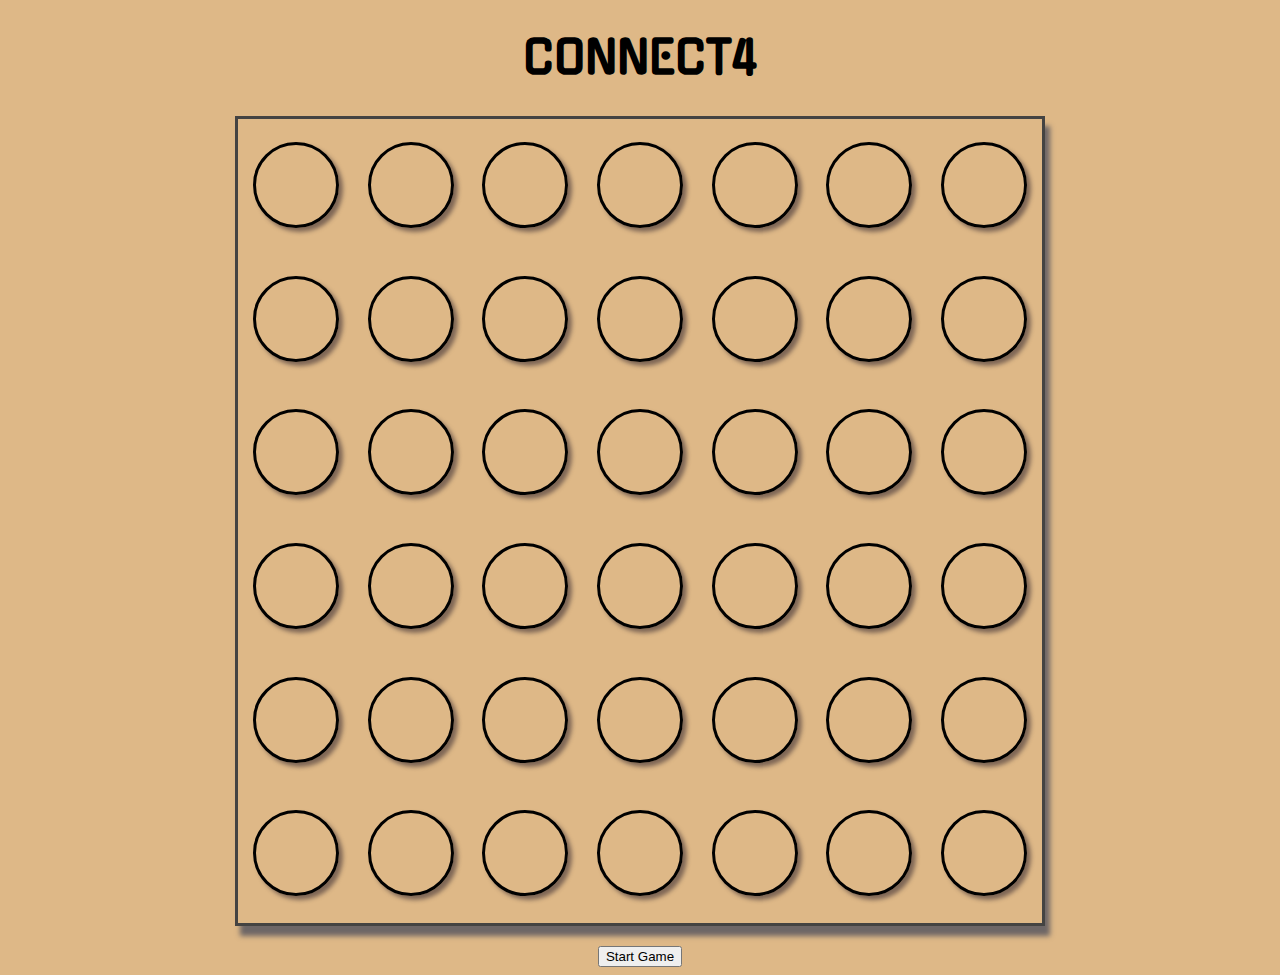
==== connect4_game/index.html @ f7cd376e "connect4 game UI + beginning JS" ====
<!DOCTYPE html>
<html lang="en">
<head>
    <meta charset="UTF-8">
    <meta http-equiv="X-UA-Compatible" content="IE=edge">
    <meta name="viewport" content="width=device-width, initial-scale=1.0">
    <link rel="preconnect" href="https://fonts.googleapis.com">
    <link rel="preconnect" href="https://fonts.gstatic.com" crossorigin>
    <link href="https://fonts.googleapis.com/css2?family=Gugi&display=swap" rel="stylesheet">
    <script src="https://ajax.googleapis.com/ajax/libs/jquery/3.5.1/jquery.min.js"></script>
    <script defer src="js/script.js"></script>
    <link rel="stylesheet" href="css/style.css">
    <title>CONNECT4</title>
</head>
<body>
    <h1>CONNECT4</h1>
    <div>
    <table>
        <tbody>
            <tr id="row1">
                <td><div id="0" class="gamePiece"></div></td>
                <td><div id="1" class="gamePiece"></div></td>
                <td><div id="2" class="gamePiece"></div></td>
                <td><div id="3" class="gamePiece"></div></td>
                <td><div id="4" class="gamePiece"></div></td>
                <td><div id="5" class="gamePiece"></div></td>
                <td><div id="6" class="gamePiece"></div></td>           
            </tr>
            <tr id="row2">
                <td><div id="7" class="gamePiece"></div></td>
                <td><div id="8" class="gamePiece"></div></td>
                <td><div id="9" class="gamePiece"></div></td>
                <td><div id="10" class="gamePiece"></div></td>
                <td><div id="11" class="gamePiece"></div></td>
                <td><div id="12" class="gamePiece"></div></td>
                <td><div id="13" class="gamePiece"></div></td>
            </tr>
            <tr id="row3">
                <td><div id="14" class="gamePiece"></div></td>
                <td><div id="15" class="gamePiece"></div></td>
                <td><div id="16" class="gamePiece"></div></td>
                <td><div id="17" class="gamePiece"></div></td>
                <td><div id="18" class="gamePiece"></div></td>
                <td><div id="19" class="gamePiece"></div></td>
                <td><div id="20" class="gamePiece"></div></td>
            </tr>
            <tr id="row4">
                <td><div id="21" class="gamePiece"></div></td>
                <td><div id="22" class="gamePiece"></div></td>
                <td><div id="23" class="gamePiece"></div></td>
                <td><div id="24" class="gamePiece"></div></td>
                <td><div id="25" class="gamePiece"></div></td>
                <td><div id="26" class="gamePiece"></div></td>
                <td><div id="27" class="gamePiece"></div></td>
            </tr>
            <tr id="row5">
                <td><div id="28" class="gamePiece"></div></td>
                <td><div id="29" class="gamePiece"></div></td>
                <td><div id="30" class="gamePiece"></div></td>
                <td><div id="31" class="gamePiece"></div></td>
                <td><div id="32" class="gamePiece"></div></td>
                <td><div id="33" class="gamePiece"></div></td>
                <td><div id="34" class="gamePiece"></div></td>
            </tr>
            <tr id="row6">
                <td><div id="35" class="gamePiece"></div></td>
                <td><div id="36" class="gamePiece"></div></td>
                <td><div id="37" class="gamePiece"></div></td>
                <td><div id="38" class="gamePiece"></div></td>
                <td><div id="39" class="gamePiece"></div></td>
                <td><div id="40" class="gamePiece"></div></td>
                <td><div id="41" class="gamePiece"></div></td>
            </tr>
        </tbody>
    </table>
 </div>
 <div id="divBtn">
 <button id="startBtn">Start Game</button>
</div>
</body>
</html>
---- connect4_game/css/style.css ----
body {
    font-family: 'Gugi';
    background-color: burlywood;
}

h1 {
    text-align: center;
    font-size: 45px;
}

div {
    display: grid;
    justify-content: center;
    align-items: center;
}

table {
    border-style: solid;
    border-color: #444342;
    width: 810px;
    height: 810px;
    box-shadow: 5px 10px 5px #6d6666;
}


tr {
    text-align: center;
}

td {
    justify-content: center;
    align-items: center;
    text-align: center;
}

#startBtn {
    display: flex;
    justify-self: center;
    text-align: center;
    margin-top: 20px;
}

div.gamePiece {
    border-radius: 50%;
    border-style: solid;
    height: 80px;
    width: 80px;
    display: inline-block;
    box-shadow: 4px 4px 4px #4e3c3ca8;
}


@media only screen and (max-width: 500px) {
    table {
        width: 380px;
        height: 380px;
    }
    div.gamePiece {
        height: 40px;
        width: 40px;
    }
}
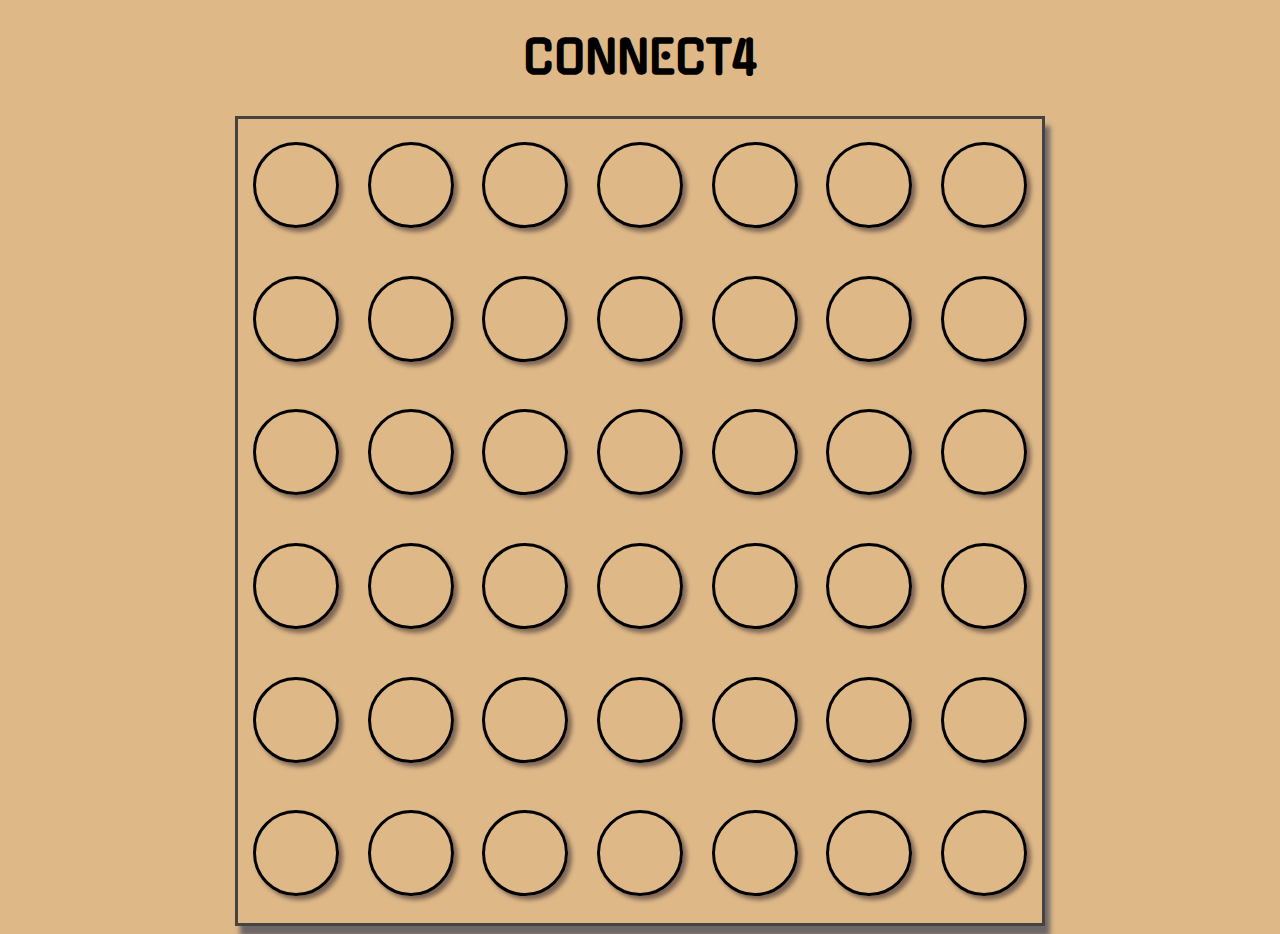
==== commit a6a06f44: "1. Player can click board piece and piece will be selected and filled with that players color. 2. Ad" ====
--- a/connect4_game/index.html
+++ b/connect4_game/index.html
@@ -18,64 +18,64 @@
     <table>
         <tbody>
             <tr id="row1">
-                <td><div id="0" class="gamePiece"></div></td>
-                <td><div id="1" class="gamePiece"></div></td>
-                <td><div id="2" class="gamePiece"></div></td>
-                <td><div id="3" class="gamePiece"></div></td>
-                <td><div id="4" class="gamePiece"></div></td>
-                <td><div id="5" class="gamePiece"></div></td>
-                <td><div id="6" class="gamePiece"></div></td>           
+                <td><div id="brd0" class="gamePiece"></div></td>
+                <td><div id="brd1" class="gamePiece"></div></td>
+                <td><div id="brd2" class="gamePiece"></div></td>
+                <td><div id="brd3" class="gamePiece"></div></td>
+                <td><div id="brd4" class="gamePiece"></div></td>
+                <td><div id="brd5" class="gamePiece"></div></td>
+                <td><div id="brd6" class="gamePiece"></div></td>           
             </tr>
             <tr id="row2">
-                <td><div id="7" class="gamePiece"></div></td>
-                <td><div id="8" class="gamePiece"></div></td>
-                <td><div id="9" class="gamePiece"></div></td>
-                <td><div id="10" class="gamePiece"></div></td>
-                <td><div id="11" class="gamePiece"></div></td>
-                <td><div id="12" class="gamePiece"></div></td>
-                <td><div id="13" class="gamePiece"></div></td>
+                <td><div id="brd7" class="gamePiece"></div></td>
+                <td><div id="brd8" class="gamePiece"></div></td>
+                <td><div id="brd9" class="gamePiece"></div></td>
+                <td><div id="brd10" class="gamePiece"></div></td>
+                <td><div id="brd11" class="gamePiece"></div></td>
+                <td><div id="brd12" class="gamePiece"></div></td>
+                <td><div id="brd13" class="gamePiece"></div></td>
             </tr>
             <tr id="row3">
-                <td><div id="14" class="gamePiece"></div></td>
-                <td><div id="15" class="gamePiece"></div></td>
-                <td><div id="16" class="gamePiece"></div></td>
-                <td><div id="17" class="gamePiece"></div></td>
-                <td><div id="18" class="gamePiece"></div></td>
-                <td><div id="19" class="gamePiece"></div></td>
-                <td><div id="20" class="gamePiece"></div></td>
+                <td><div id="brd14" class="gamePiece"></div></td>
+                <td><div id="brd15" class="gamePiece"></div></td>
+                <td><div id="brd16" class="gamePiece"></div></td>
+                <td><div id="brd17" class="gamePiece"></div></td>
+                <td><div id="brd18" class="gamePiece"></div></td>
+                <td><div id="brd19" class="gamePiece"></div></td>
+                <td><div id="brd20" class="gamePiece"></div></td>
             </tr>
             <tr id="row4">
-                <td><div id="21" class="gamePiece"></div></td>
-                <td><div id="22" class="gamePiece"></div></td>
-                <td><div id="23" class="gamePiece"></div></td>
-                <td><div id="24" class="gamePiece"></div></td>
-                <td><div id="25" class="gamePiece"></div></td>
-                <td><div id="26" class="gamePiece"></div></td>
-                <td><div id="27" class="gamePiece"></div></td>
+                <td><div id="brd21" class="gamePiece"></div></td>
+                <td><div id="brd22" class="gamePiece"></div></td>
+                <td><div id="brd23" class="gamePiece"></div></td>
+                <td><div id="brd24" class="gamePiece"></div></td>
+                <td><div id="brd25" class="gamePiece"></div></td>
+                <td><div id="brd26" class="gamePiece"></div></td>
+                <td><div id="brd27" class="gamePiece"></div></td>
             </tr>
             <tr id="row5">
-                <td><div id="28" class="gamePiece"></div></td>
-                <td><div id="29" class="gamePiece"></div></td>
-                <td><div id="30" class="gamePiece"></div></td>
-                <td><div id="31" class="gamePiece"></div></td>
-                <td><div id="32" class="gamePiece"></div></td>
-                <td><div id="33" class="gamePiece"></div></td>
-                <td><div id="34" class="gamePiece"></div></td>
+                <td><div id="brd28" class="gamePiece"></div></td>
+                <td><div id="brd29" class="gamePiece"></div></td>
+                <td><div id="brd30" class="gamePiece"></div></td>
+                <td><div id="brd31" class="gamePiece"></div></td>
+                <td><div id="brd32" class="gamePiece"></div></td>
+                <td><div id="brd33" class="gamePiece"></div></td>
+                <td><div id="brd34" class="gamePiece"></div></td>
             </tr>
             <tr id="row6">
-                <td><div id="35" class="gamePiece"></div></td>
-                <td><div id="36" class="gamePiece"></div></td>
-                <td><div id="37" class="gamePiece"></div></td>
-                <td><div id="38" class="gamePiece"></div></td>
-                <td><div id="39" class="gamePiece"></div></td>
-                <td><div id="40" class="gamePiece"></div></td>
-                <td><div id="41" class="gamePiece"></div></td>
+                <td><div id="brd35" class="gamePiece"></div></td>
+                <td><div id="brd36" class="gamePiece"></div></td>
+                <td><div id="brd37" class="gamePiece"></div></td>
+                <td><div id="brd38" class="gamePiece"></div></td>
+                <td><div id="brd39" class="gamePiece"></div></td>
+                <td><div id="brd40" class="gamePiece"></div></td>
+                <td><div id="brd41" class="gamePiece"></div></td>
             </tr>
         </tbody>
     </table>
  </div>
- <div id="divBtn">
+ <!-- <div id="divBtn">
  <button id="startBtn">Start Game</button>
-</div>
+</div> -->
 </body>
 </html>--- a/connect4_game/css/style.css
+++ b/connect4_game/css/style.css
@@ -13,6 +13,7 @@
     justify-content: center;
     align-items: center;
 }
+
 
 table {
     border-style: solid;
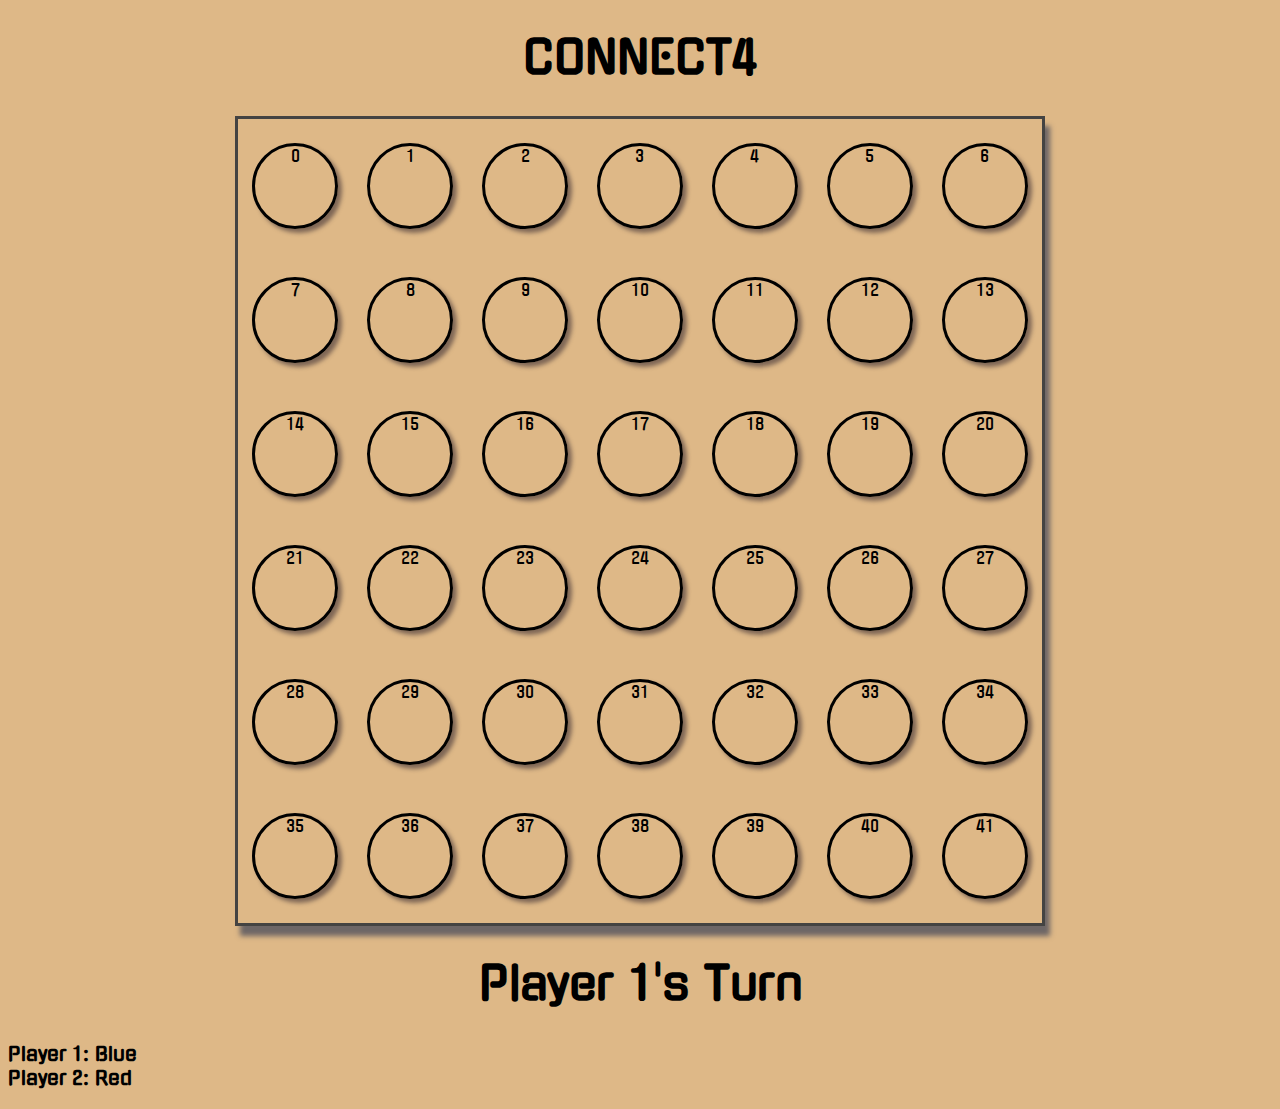
==== commit 65e95dc8: "updated logic to use 2D array. When game piece is clicked, the row index and column index is diplaye" ====
--- a/connect4_game/index.html
+++ b/connect4_game/index.html
@@ -16,64 +16,75 @@
     <h1>CONNECT4</h1>
     <div>
     <table>
+        <colgroup>
+            <col span="1" class="column1">
+            <col span="1" class="column2">
+            <col span="1" class="column3">
+            <col span="1" class="column4">
+            <col span="1" class="column5">
+            <col span="1" class="column6">
+            <col span="1" class="column7">
+        </colgroup>
         <tbody>
+            <tr id="row0">
+                <td><div id="a0" class="gamePiece">0</div></td>
+                <td><div id="a1" class="gamePiece">1</div></td>
+                <td><div id="a2" class="gamePiece">2</div></td>
+                <td><div id="a3" class="gamePiece">3</div></td>
+                <td><div id="a4" class="gamePiece">4</div></td>
+                <td><div id="a5" class="gamePiece">5</div></td>
+                <td><div id="a6" class="gamePiece">6</div></td>           
+            </tr>
             <tr id="row1">
-                <td><div id="brd0" class="gamePiece"></div></td>
-                <td><div id="brd1" class="gamePiece"></div></td>
-                <td><div id="brd2" class="gamePiece"></div></td>
-                <td><div id="brd3" class="gamePiece"></div></td>
-                <td><div id="brd4" class="gamePiece"></div></td>
-                <td><div id="brd5" class="gamePiece"></div></td>
-                <td><div id="brd6" class="gamePiece"></div></td>           
+                <td><div id="b0" class="gamePiece">7</div></td>
+                <td><div id="b1" class="gamePiece">8</div></td>
+                <td><div id="b2" class="gamePiece">9</div></td>
+                <td><div id="b3" class="gamePiece">10</div></td>
+                <td><div id="b4" class="gamePiece">11</div></td>
+                <td><div id="b5" class="gamePiece">12</div></td>
+                <td><div id="b6" class="gamePiece">13</div></td>
             </tr>
             <tr id="row2">
-                <td><div id="brd7" class="gamePiece"></div></td>
-                <td><div id="brd8" class="gamePiece"></div></td>
-                <td><div id="brd9" class="gamePiece"></div></td>
-                <td><div id="brd10" class="gamePiece"></div></td>
-                <td><div id="brd11" class="gamePiece"></div></td>
-                <td><div id="brd12" class="gamePiece"></div></td>
-                <td><div id="brd13" class="gamePiece"></div></td>
+                <td><div id="c0" class="gamePiece">14</div></td>
+                <td><div id="c1" class="gamePiece">15</div></td>
+                <td><div id="c2" class="gamePiece">16</div></td>
+                <td><div id="c3" class="gamePiece">17</div></td>
+                <td><div id="c4" class="gamePiece">18</div></td>
+                <td><div id="c5" class="gamePiece">19</div></td>
+                <td><div id="c6" class="gamePiece">20</div></td>
             </tr>
             <tr id="row3">
-                <td><div id="brd14" class="gamePiece"></div></td>
-                <td><div id="brd15" class="gamePiece"></div></td>
-                <td><div id="brd16" class="gamePiece"></div></td>
-                <td><div id="brd17" class="gamePiece"></div></td>
-                <td><div id="brd18" class="gamePiece"></div></td>
-                <td><div id="brd19" class="gamePiece"></div></td>
-                <td><div id="brd20" class="gamePiece"></div></td>
+                <td><div id="d0" class="gamePiece">21</div></td>
+                <td><div id="d1" class="gamePiece">22</div></td>
+                <td><div id="d2" class="gamePiece">23</div></td>
+                <td><div id="d3" class="gamePiece">24</div></td>
+                <td><div id="d4" class="gamePiece">25</div></td>
+                <td><div id="d5" class="gamePiece">26</div></td>
+                <td><div id="d6" class="gamePiece">27</div></td>
             </tr>
             <tr id="row4">
-                <td><div id="brd21" class="gamePiece"></div></td>
-                <td><div id="brd22" class="gamePiece"></div></td>
-                <td><div id="brd23" class="gamePiece"></div></td>
-                <td><div id="brd24" class="gamePiece"></div></td>
-                <td><div id="brd25" class="gamePiece"></div></td>
-                <td><div id="brd26" class="gamePiece"></div></td>
-                <td><div id="brd27" class="gamePiece"></div></td>
+                <td><div id="e0" class="gamePiece">28</div></td>
+                <td><div id="e1" class="gamePiece">29</div></td>
+                <td><div id="e2" class="gamePiece">30</div></td>
+                <td><div id="e3" class="gamePiece">31</div></td>
+                <td><div id="e4" class="gamePiece">32</div></td>
+                <td><div id="e5" class="gamePiece">33</div></td>
+                <td><div id="e6" class="gamePiece">34</div></td>
             </tr>
             <tr id="row5">
-                <td><div id="brd28" class="gamePiece"></div></td>
-                <td><div id="brd29" class="gamePiece"></div></td>
-                <td><div id="brd30" class="gamePiece"></div></td>
-                <td><div id="brd31" class="gamePiece"></div></td>
-                <td><div id="brd32" class="gamePiece"></div></td>
-                <td><div id="brd33" class="gamePiece"></div></td>
-                <td><div id="brd34" class="gamePiece"></div></td>
-            </tr>
-            <tr id="row6">
-                <td><div id="brd35" class="gamePiece"></div></td>
-                <td><div id="brd36" class="gamePiece"></div></td>
-                <td><div id="brd37" class="gamePiece"></div></td>
-                <td><div id="brd38" class="gamePiece"></div></td>
-                <td><div id="brd39" class="gamePiece"></div></td>
-                <td><div id="brd40" class="gamePiece"></div></td>
-                <td><div id="brd41" class="gamePiece"></div></td>
+                <td><div id="f0" class="gamePiece">35</div></td>
+                <td><div id="f1" class="gamePiece">36</div></td>
+                <td><div id="f2" class="gamePiece">37</div></td>
+                <td><div id="f3" class="gamePiece">38</div></td>
+                <td><div id="f4" class="gamePiece">39</div></td>
+                <td><div id="f5" class="gamePiece">40</div></td>
+                <td><div id="f6" class="gamePiece">41</div></td>
             </tr>
         </tbody>
     </table>
  </div>
+ <h1 class="playerTurn">Player 1's Turn</h1>
+ <h3>Player 1: Blue<br>Player 2: Red</br></h3>
  <!-- <div id="divBtn">
  <button id="startBtn">Start Game</button>
 </div> -->
--- a/connect4_game/css/style.css
+++ b/connect4_game/css/style.css
@@ -49,6 +49,31 @@
     display: inline-block;
     box-shadow: 4px 4px 4px #4e3c3ca8;
 }
+table {
+    border-spacing: 0;
+    border-collapse: collapse;
+    overflow: hidden;
+    z-index: 1;
+}
+
+td, th, .ff-fix {
+    cursor: pointer;
+    padding: 10px;
+    position: relative;
+}
+
+td:hover::after,
+.ff-fix:hover::after { 
+    background-color: rgba(225, 225, 216, 0.146);
+    content: '\00a0';  
+    height: 10000px;    
+    left: 0;
+    position: absolute;  
+    top: -5000px;
+    width: 100%;
+    z-index: -1;        
+}
+
 
 
 @media only screen and (max-width: 500px) {
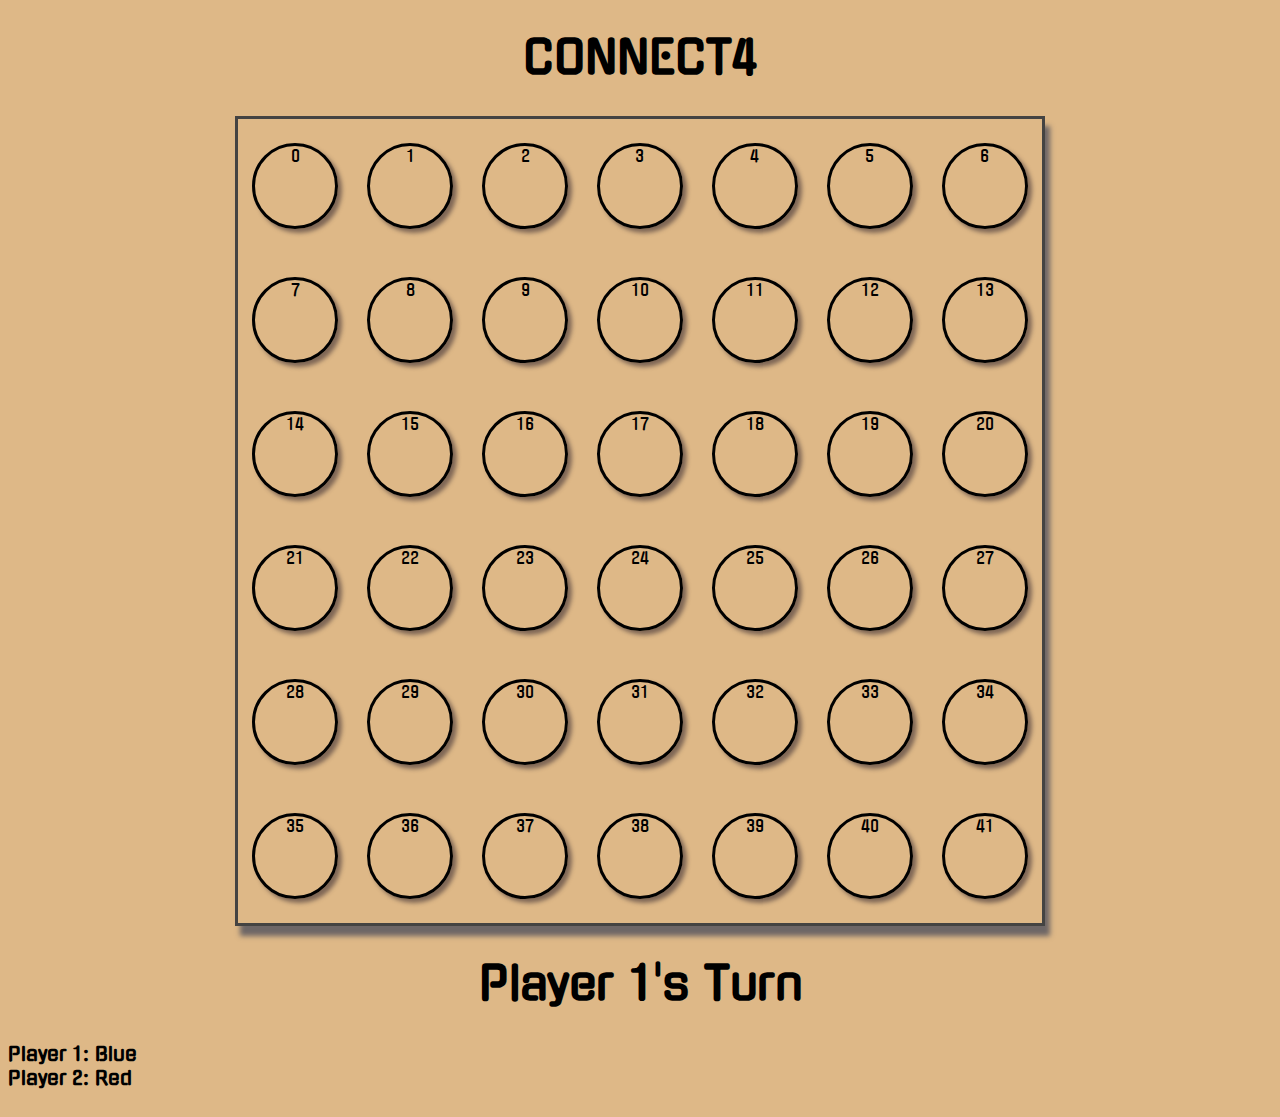
==== commit 1af33dca: "removed practice from git" ====
--- a/connect4_game/index.html
+++ b/connect4_game/index.html
@@ -85,8 +85,8 @@
  </div>
  <h1 class="playerTurn">Player 1's Turn</h1>
  <h3>Player 1: Blue<br>Player 2: Red</br></h3>
- <!-- <div id="divBtn">
+ <div id="divBtn">
  <button id="startBtn">Start Game</button>
-</div> -->
+</div>
 </body>
 </html>